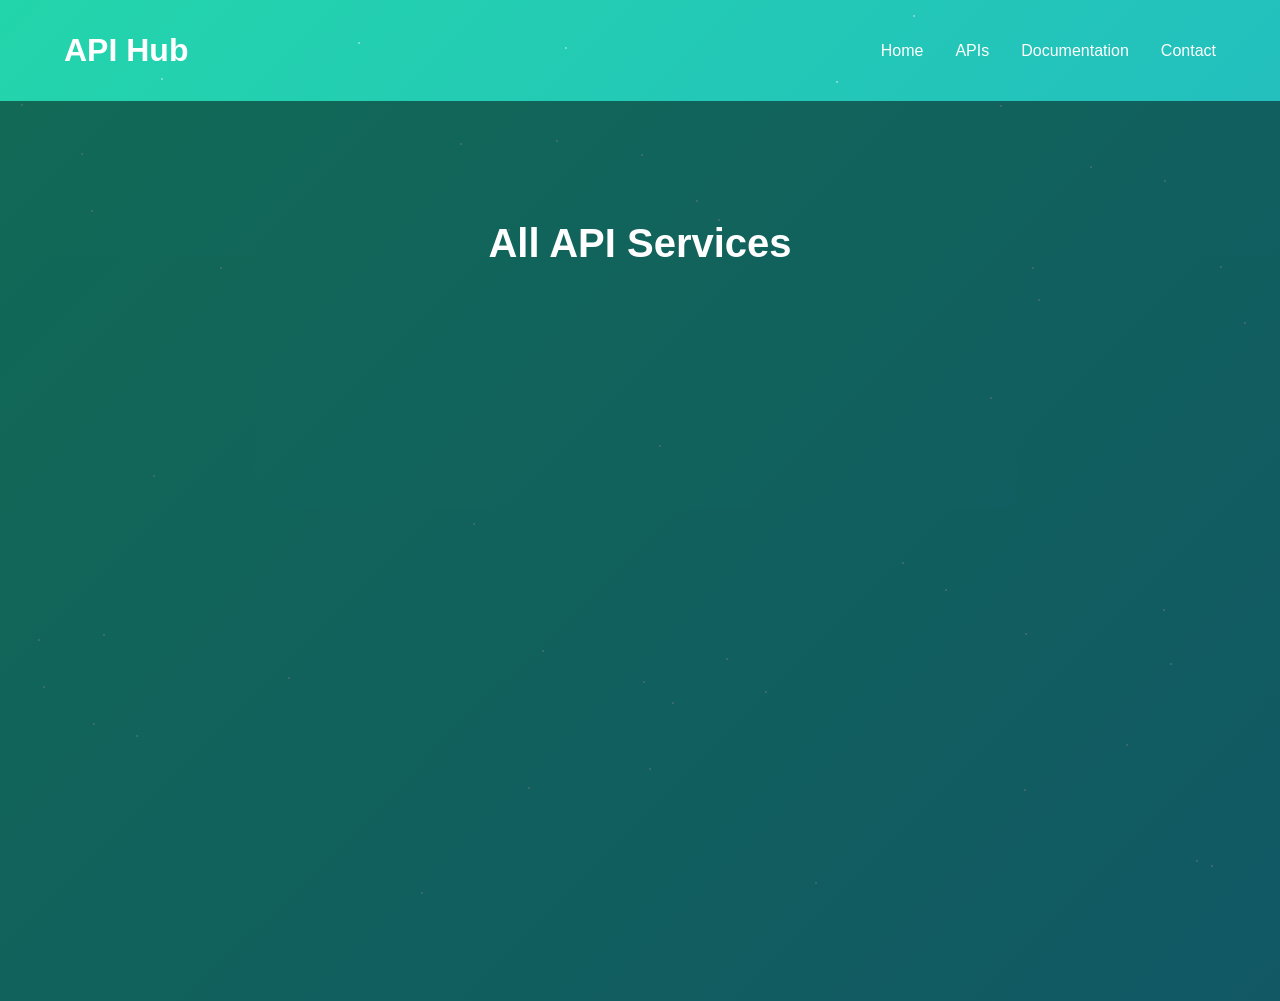
==== all-services.html @ 553d958b "updated" ====
<!DOCTYPE html>
<html lang="en">
<head>
    <meta charset="UTF-8">
    <meta name="viewport" content="width=device-width, initial-scale=1.0">
    <title>All API Services - API Hub</title>
    <link rel="stylesheet" href="styles.css">
    <link rel="stylesheet" href="https://cdnjs.cloudflare.com/ajax/libs/font-awesome/6.0.0/css/all.min.css">
</head>
<body>
    <div class="particles-background"></div>
    
    <header>
        <nav>
            <div class="logo fade-in">API Hub</div>
            <div class="hamburger">
                <span></span>
                <span></span>
                <span></span>
            </div>
            <ul class="nav-links">
                <li><a href="index.html" class="hover-effect">Home</a></li>
                <li><a href="#" class="hover-effect">APIs</a></li>
                <li><a href="#" class="hover-effect">Documentation</a></li>
                <li><a href="#" class="hover-effect">Contact</a></li>
            </ul>
        </nav>
    </header>

    <main>
        <section class="all-services">
            <h1 class="section-title">All API Services</h1>
            <div class="service-grid">
                <!-- Include all service cards here -->
                <!-- Copy all service cards from index.html -->
            </div>
        </section>
    </main>

    <script src="script.js"></script>
</body>
</html>
---- styles.css ----
* {
    margin: 0;
    padding: 0;
    box-sizing: border-box;
}

body {
    font-family: 'Arial', sans-serif;
    background: linear-gradient(-45deg, #ee7752, #e73c7e, #23a6d5, #23d5ab);
    background-size: 400% 400%;
    animation: gradient 15s ease infinite;
    min-height: 100vh;
    color: white;
}

/* Background Animation */
@keyframes gradient {
    0% {
        background-position: 0% 50%;
    }
    50% {
        background-position: 100% 50%;
    }
    100% {
        background-position: 0% 50%;
    }
}

/* Particles Background */
.particles-background {
    position: fixed;
    top: 0;
    left: 0;
    width: 100%;
    height: 100%;
    z-index: -1;
}

/* Navigation */
nav {
    display: flex;
    justify-content: space-between;
    align-items: center;
    padding: 2rem 4rem;
}

.logo {
    font-size: 2rem;
    font-weight: bold;
}

.nav-links {
    display: flex;
    list-style: none;
    gap: 2rem;
}

.nav-links a {
    color: white;
    text-decoration: none;
    position: relative;
}

/* Hover Effect */
.hover-effect::after {
    content: '';
    position: absolute;
    width: 0;
    height: 2px;
    bottom: -5px;
    left: 0;
    background-color: white;
    transition: width 0.3s ease;
}

.hover-effect:hover::after {
    width: 100%;
}

/* Hero Section */
.hero {
    display: flex;
    flex-direction: column;
    align-items: center;
    justify-content: center;
    text-align: center;
    height: 80vh;
    gap: 2rem;
}

.hero h1 {
    font-size: 4rem;
    margin-bottom: 1rem;
}

.hero p {
    font-size: 1.5rem;
    margin-bottom: 2rem;
}

/* Button Styles */
.cta-button {
    padding: 1rem 2rem;
    font-size: 1.2rem;
    border: none;
    border-radius: 50px;
    background-color: white;
    color: #e73c7e;
    cursor: pointer;
    transition: transform 0.3s ease;
}

.cta-button:hover {
    transform: scale(1.1);
}

/* Animations */
.fade-in {
    opacity: 0;
    animation: fadeIn 1s ease forwards;
}

.slide-in {
    opacity: 0;
    transform: translateY(50px);
    animation: slideIn 1s ease forwards;
}

.pulse {
    animation: pulse 2s infinite;
}

@keyframes fadeIn {
    to {
        opacity: 1;
    }
}

@keyframes slideIn {
    to {
        opacity: 1;
        transform: translateY(0);
    }
}

@keyframes pulse {
    0% {
        box-shadow: 0 0 0 0 rgba(255, 255, 255, 0.4);
    }
    70% {
        box-shadow: 0 0 0 10px rgba(255, 255, 255, 0);
    }
    100% {
        box-shadow: 0 0 0 0 rgba(255, 255, 255, 0);
    }
}

/* Add these styles for the hamburger menu */
.hamburger {
    display: none;
    cursor: pointer;
    flex-direction: column;
    gap: 6px;
    z-index: 100;
}

.hamburger span {
    display: block;
    width: 25px;
    height: 3px;
    background-color: white;
    transition: all 0.3s ease;
}

/* Add media queries for responsive design */
@media screen and (max-width: 768px) {
    .hamburger {
        display: flex;
    }

    .nav-links {
        position: fixed;
        top: 0;
        right: -100%;
        height: 100vh;
        width: 100%;
        background: rgba(0, 0, 0, 0.9);
        flex-direction: column;
        justify-content: center;
        align-items: center;
        transition: right 0.3s ease;
        z-index: 99;
    }

    .nav-links.active {
        right: 0;
    }

    .hamburger.active span:nth-child(1) {
        transform: rotate(45deg) translate(8px, 8px);
    }

    .hamburger.active span:nth-child(2) {
        opacity: 0;
    }

    .hamburger.active span:nth-child(3) {
        transform: rotate(-45deg) translate(7px, -7px);
    }

    /* Responsive adjustments for other elements */
    nav {
        padding: 1.5rem 2rem;
    }

    .hero h1 {
        font-size: 2.5rem;
    }

    .hero p {
        font-size: 1.2rem;
        padding: 0 1rem;
    }

    .cta-button {
        padding: 0.8rem 1.6rem;
        font-size: 1rem;
    }
}

/* Services Section */
.services {
    padding: 4rem 2rem;
    background: rgba(0, 0, 0, 0.5);
    margin-top: 2rem;
}

.section-title {
    text-align: center;
    font-size: 2.5rem;
    margin-bottom: 3rem;
    color: white;
}

.service-grid {
    display: grid;
    grid-template-columns: repeat(auto-fit, minmax(280px, 1fr));
    gap: 2.5rem;
    max-width: 1400px;
    margin: 0 auto;
    padding: 0 2rem;
}

.service-card {
    position: relative;
    overflow: hidden;
    border: 1px solid rgba(255, 255, 255, 0.1);
    background: rgba(255, 255, 255, 0.1);
    backdrop-filter: blur(10px);
    padding: 2rem;
    border-radius: 15px;
    text-align: center;
    transition: transform 0.3s ease, box-shadow 0.3s ease;
    cursor: pointer;
    opacity: 0;
    transform: translateY(20px);
    animation: cardAppear 0.5s ease forwards;
}

.service-card:hover {
    transform: translateY(-10px);
    box-shadow: 0 10px 20px rgba(0, 0, 0, 0.2);
}

.service-card::before {
    content: '';
    position: absolute;
    top: 0;
    left: 0;
    width: 100%;
    height: 100%;
    background: linear-gradient(45deg, transparent, rgba(255, 255, 255, 0.1));
    opacity: 0;
    transition: opacity 0.3s ease;
}

.service-card:hover::before {
    opacity: 1;
}

.service-card i {
    background: linear-gradient(45deg, #23d5ab, #23a6d5);
    -webkit-background-clip: text;
    background-clip: text;
    -webkit-text-fill-color: transparent;
    transition: transform 0.3s ease;
}

.service-card:hover i {
    transform: scale(1.2);
}

.service-card::after {
    content: 'Free API';
    position: absolute;
    top: 1rem;
    right: 1rem;
    background: rgba(35, 213, 171, 0.2);
    padding: 0.3rem 0.8rem;
    border-radius: 20px;
    font-size: 0.8rem;
    color: #23d5ab;
}

.service-card h3 {
    font-size: 1.5rem;
    margin-bottom: 1rem;
    color: white;
}

.service-card p {
    color: rgba(255, 255, 255, 0.8);
    font-size: 1rem;
    line-height: 1.5;
}

/* Update hero section */
.cta-buttons {
    display: flex;
    gap: 1rem;
    margin-top: 1rem;
}

.cta-button-secondary {
    padding: 1rem 2rem;
    font-size: 1.2rem;
    border: 2px solid white;
    border-radius: 50px;
    background-color: transparent;
    color: white;
    cursor: pointer;
    transition: all 0.3s ease;
}

.cta-button-secondary:hover {
    background-color: white;
    color: #e73c7e;
    transform: scale(1.1);
}

/* Responsive adjustments */
@media screen and (max-width: 768px) {
    .service-grid {
        grid-template-columns: 1fr;
        gap: 1.5rem;
        padding: 0 1rem;
    }
    
    .service-card {
        margin: 0 1rem;
    }

    .cta-buttons {
        flex-direction: column;
        width: 100%;
        padding: 0 2rem;
    }

    .cta-button, 
    .cta-button-secondary {
        width: 100%;
    }

    .section-title {
        font-size: 2rem;
    }
}

/* Add smooth scroll behavior */
html {
    scroll-behavior: smooth;
}

@keyframes cardAppear {
    to {
        opacity: 1;
        transform: translateY(0);
    }
}

/* Stagger the animation for each card */
.service-card:nth-child(n) {
    animation-delay: calc(0.1s * var(--i, 1));
}

/* Add these styles */
.service-card.hidden {
    display: none;
}

.service-card.visible {
    display: block;
}

.view-more-container {
    text-align: center;
    margin-top: 3rem;
}

.view-more-button {
    display: inline-block;
    padding: 1rem 3rem;
    font-size: 1.2rem;
    color: white;
    background: linear-gradient(45deg, #23d5ab, #23a6d5);
    border-radius: 50px;
    text-decoration: none;
    transition: all 0.3s ease;
    cursor: pointer;
}

.view-more-button:hover {
    transform: translateY(-5px);
    box-shadow: 0 5px 15px rgba(35, 213, 171, 0.4);
}

/* Update service grid for 2 rows */
.service-grid {
    display: grid;
    grid-template-columns: repeat(auto-fit, minmax(280px, 1fr));
    gap: 2.5rem;
    max-width: 1400px;
    margin: 0 auto;
    padding: 0 2rem;
}

@media screen and (min-width: 1200px) {
    .service-grid {
        grid-template-columns: repeat(4, 1fr); /* Force 4 columns for larger screens */
    }
}

/* Add these styles for all-services page */
.all-services {
    padding-top: 120px;
    min-height: 100vh;
    background: rgba(0, 0, 0, 0.5);
}

.all-services .service-grid {
    margin-top: 2rem;
}

.all-services .service-card {
    display: block !important; /* Override hidden class */
}

/* Add a back to top button */
.back-to-top {
    position: fixed;
    bottom: 2rem;
    right: 2rem;
    background: linear-gradient(45deg, #23d5ab, #23a6d5);
    color: white;
    width: 50px;
    height: 50px;
    border-radius: 50%;
    display: flex;
    align-items: center;
    justify-content: center;
    text-decoration: none;
    opacity: 0;
    transition: all 0.3s ease;
    cursor: pointer;
}

.back-to-top.visible {
    opacity: 1;
}
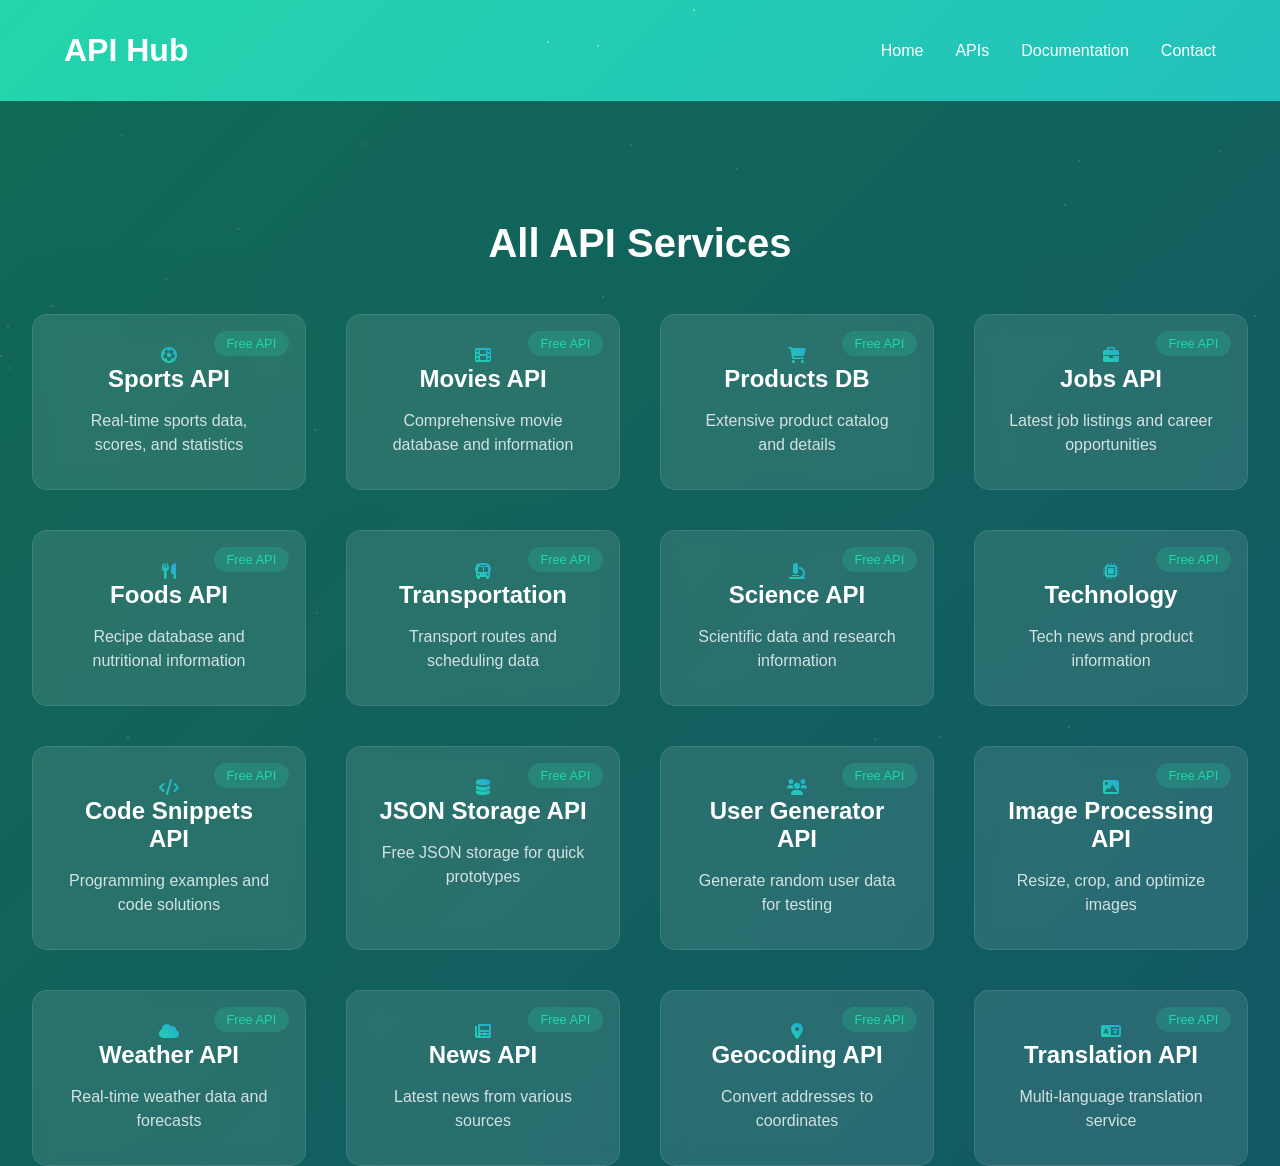
==== commit fce2bdaa: "updated" ====
--- a/all-services.html
+++ b/all-services.html
@@ -31,12 +31,130 @@
         <section class="all-services">
             <h1 class="section-title">All API Services</h1>
             <div class="service-grid">
-                <!-- Include all service cards here -->
-                <!-- Copy all service cards from index.html -->
+                <!-- Sports & Entertainment -->
+                <div class="service-card">
+                    <i class="fas fa-futbol"></i>
+                    <h3>Sports API</h3>
+                    <p>Real-time sports data, scores, and statistics</p>
+                </div>
+                <div class="service-card">
+                    <i class="fas fa-film"></i>
+                    <h3>Movies API</h3>
+                    <p>Comprehensive movie database and information</p>
+                </div>
+
+                <!-- E-commerce & Jobs -->
+                <div class="service-card">
+                    <i class="fas fa-shopping-cart"></i>
+                    <h3>Products DB</h3>
+                    <p>Extensive product catalog and details</p>
+                </div>
+                <div class="service-card">
+                    <i class="fas fa-briefcase"></i>
+                    <h3>Jobs API</h3>
+                    <p>Latest job listings and career opportunities</p>
+                </div>
+
+                <!-- Food & Transport -->
+                <div class="service-card">
+                    <i class="fas fa-utensils"></i>
+                    <h3>Foods API</h3>
+                    <p>Recipe database and nutritional information</p>
+                </div>
+                <div class="service-card">
+                    <i class="fas fa-bus"></i>
+                    <h3>Transportation</h3>
+                    <p>Transport routes and scheduling data</p>
+                </div>
+
+                <!-- Science & Tech -->
+                <div class="service-card">
+                    <i class="fas fa-microscope"></i>
+                    <h3>Science API</h3>
+                    <p>Scientific data and research information</p>
+                </div>
+                <div class="service-card">
+                    <i class="fas fa-microchip"></i>
+                    <h3>Technology</h3>
+                    <p>Tech news and product information</p>
+                </div>
+
+                <!-- Developer Tools -->
+                <div class="service-card">
+                    <i class="fas fa-code"></i>
+                    <h3>Code Snippets API</h3>
+                    <p>Programming examples and code solutions</p>
+                </div>
+                <div class="service-card">
+                    <i class="fas fa-database"></i>
+                    <h3>JSON Storage API</h3>
+                    <p>Free JSON storage for quick prototypes</p>
+                </div>
+
+                <!-- Data Generation -->
+                <div class="service-card">
+                    <i class="fas fa-users"></i>
+                    <h3>User Generator API</h3>
+                    <p>Generate random user data for testing</p>
+                </div>
+                <div class="service-card">
+                    <i class="fas fa-image"></i>
+                    <h3>Image Processing API</h3>
+                    <p>Resize, crop, and optimize images</p>
+                </div>
+
+                <!-- Information Services -->
+                <div class="service-card">
+                    <i class="fas fa-cloud"></i>
+                    <h3>Weather API</h3>
+                    <p>Real-time weather data and forecasts</p>
+                </div>
+                <div class="service-card">
+                    <i class="fas fa-newspaper"></i>
+                    <h3>News API</h3>
+                    <p>Latest news from various sources</p>
+                </div>
+
+                <!-- Location & Language -->
+                <div class="service-card">
+                    <i class="fas fa-map-marker-alt"></i>
+                    <h3>Geocoding API</h3>
+                    <p>Convert addresses to coordinates</p>
+                </div>
+                <div class="service-card">
+                    <i class="fas fa-language"></i>
+                    <h3>Translation API</h3>
+                    <p>Multi-language translation service</p>
+                </div>
             </div>
+
+            <!-- Back to top button -->
+            <a href="#" class="back-to-top">
+                <i class="fas fa-arrow-up"></i>
+            </a>
         </section>
     </main>
 
     <script src="script.js"></script>
+    <script>
+        // Show/hide back to top button
+        window.addEventListener('scroll', () => {
+            const backToTop = document.querySelector('.back-to-top');
+            if (window.scrollY > 300) {
+                backToTop.classList.add('visible');
+            } else {
+                backToTop.classList.remove('visible');
+            }
+        });
+
+        // Smooth scroll to top
+        document.querySelector('.back-to-top').addEventListener('click', (e) => {
+            e.preventDefault();
+            window.scrollTo({
+                top: 0,
+                behavior: 'smooth'
+            });
+        });
+    </script>
 </body>
 </html> 
--- a/styles.css
+++ b/styles.css
@@ -476,4 +476,127 @@
 
 .back-to-top.visible {
     opacity: 1;
+}
+
+/* Footer Styles */
+.footer {
+    background: rgba(0, 0, 0, 0.8);
+    backdrop-filter: blur(10px);
+    padding: 4rem 2rem 1rem;
+    margin-top: 4rem;
+}
+
+.footer-content {
+    max-width: 1400px;
+    margin: 0 auto;
+    display: grid;
+    grid-template-columns: repeat(auto-fit, minmax(250px, 1fr));
+    gap: 3rem;
+    padding-bottom: 3rem;
+    border-bottom: 1px solid rgba(255, 255, 255, 0.1);
+}
+
+.footer-section h3 {
+    font-size: 1.8rem;
+    margin-bottom: 1rem;
+    background: linear-gradient(45deg, #23d5ab, #23a6d5);
+    -webkit-background-clip: text;
+    background-clip: text;
+    -webkit-text-fill-color: transparent;
+}
+
+.footer-section h4 {
+    font-size: 1.2rem;
+    margin-bottom: 1.5rem;
+    color: white;
+}
+
+.footer-section p {
+    color: rgba(255, 255, 255, 0.7);
+    line-height: 1.6;
+    margin-bottom: 1.5rem;
+}
+
+.footer-section ul {
+    list-style: none;
+}
+
+.footer-section ul li {
+    margin-bottom: 0.8rem;
+}
+
+.footer-section ul li a {
+    color: rgba(255, 255, 255, 0.7);
+    text-decoration: none;
+    transition: color 0.3s ease;
+}
+
+.footer-section ul li a:hover {
+    color: #23d5ab;
+}
+
+.social-links {
+    display: flex;
+    gap: 1rem;
+}
+
+.social-links a {
+    color: white;
+    font-size: 1.5rem;
+    transition: transform 0.3s ease, color 0.3s ease;
+}
+
+.social-links a:hover {
+    color: #23d5ab;
+    transform: translateY(-3px);
+}
+
+.footer-bottom {
+    max-width: 1400px;
+    margin: 0 auto;
+    padding-top: 2rem;
+    display: flex;
+    justify-content: space-between;
+    align-items: center;
+    color: rgba(255, 255, 255, 0.7);
+}
+
+.footer-bottom-links {
+    display: flex;
+    gap: 2rem;
+}
+
+.footer-bottom-links a {
+    color: rgba(255, 255, 255, 0.7);
+    text-decoration: none;
+    transition: color 0.3s ease;
+}
+
+.footer-bottom-links a:hover {
+    color: #23d5ab;
+}
+
+/* Contact info icons */
+.footer-section ul li i {
+    margin-right: 0.5rem;
+    color: #23d5ab;
+}
+
+/* Responsive footer adjustments */
+@media screen and (max-width: 768px) {
+    .footer-content {
+        grid-template-columns: 1fr;
+        gap: 2rem;
+    }
+
+    .footer-bottom {
+        flex-direction: column;
+        text-align: center;
+        gap: 1rem;
+    }
+
+    .footer-bottom-links {
+        flex-direction: column;
+        gap: 0.5rem;
+    }
 } 
